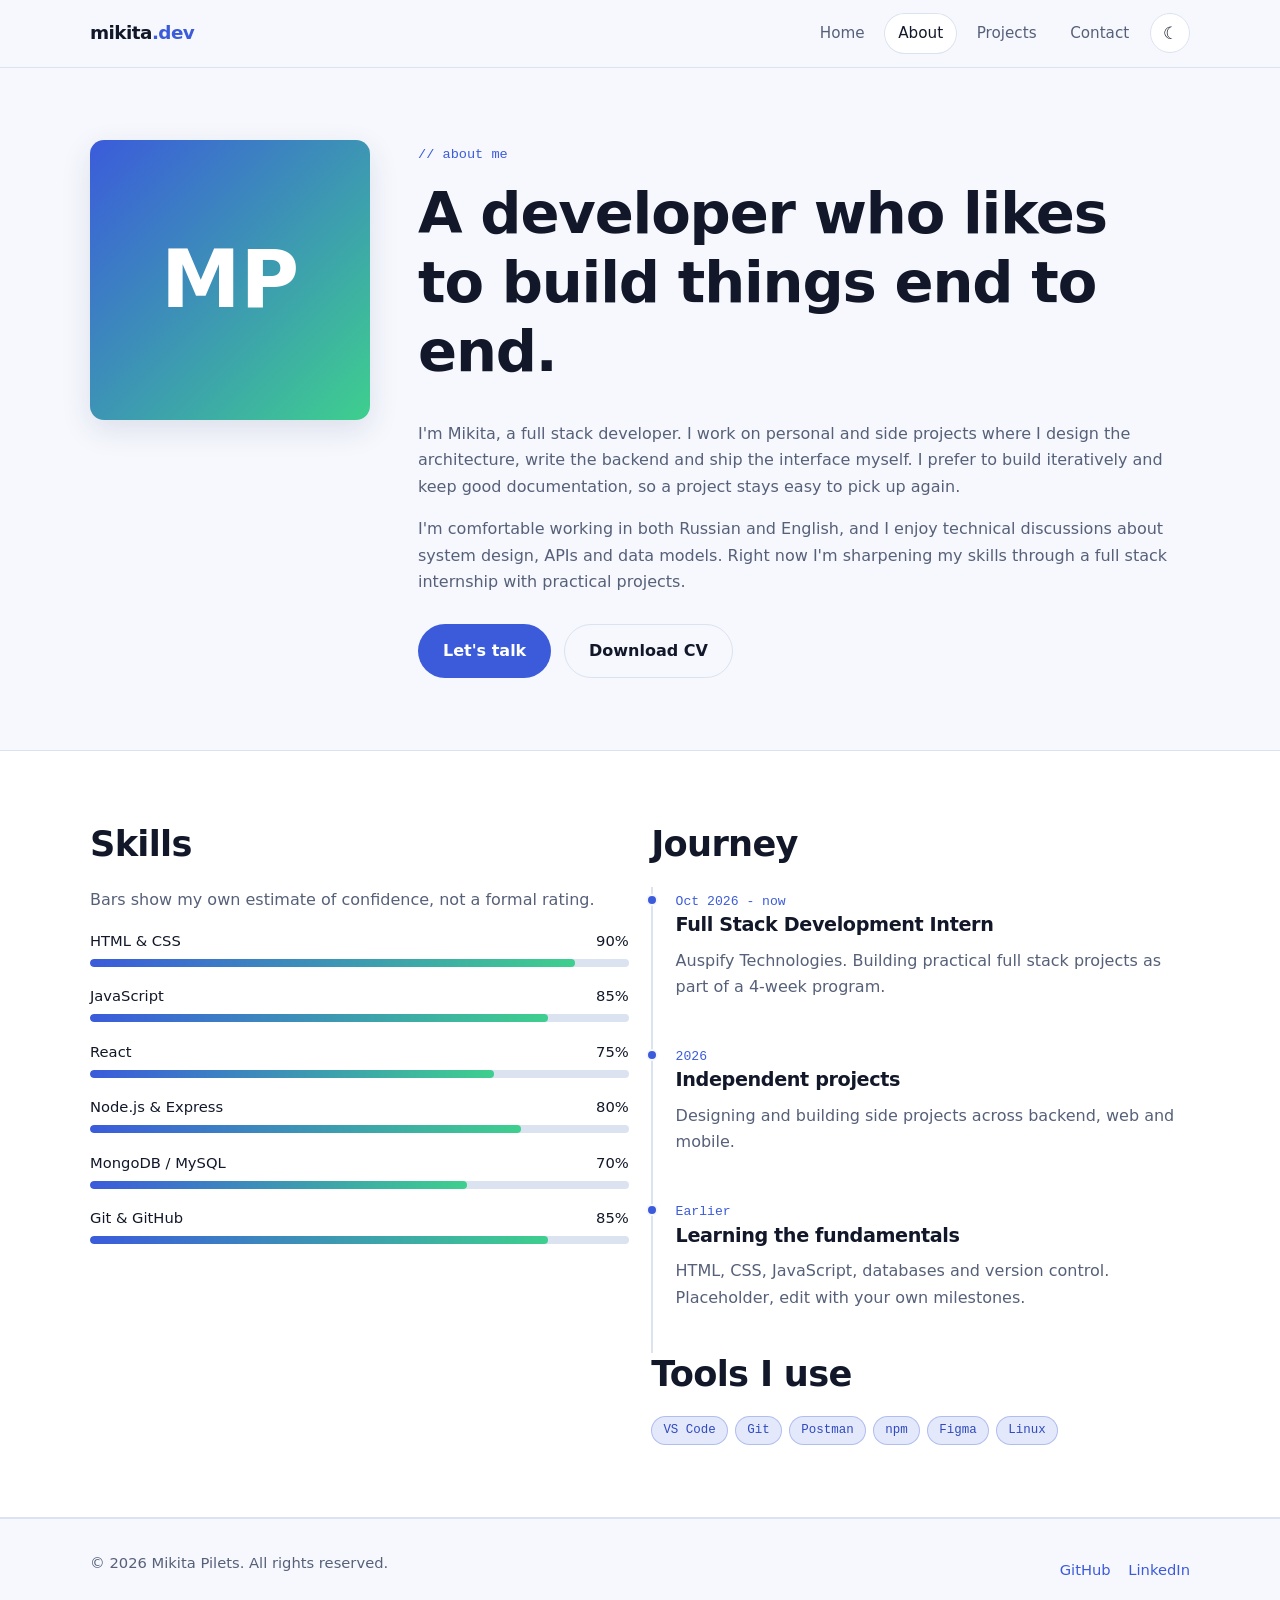
==== about.html @ 9023fb2d "feat: add portfolio website pages, styles and scripts" ====
<!DOCTYPE html>
<html lang="en" data-theme="dark">
<head>
  <meta charset="UTF-8">
  <meta name="viewport" content="width=device-width, initial-scale=1">
  <title>About | Mikita Pilets</title>
  <meta name="description" content="About Mikita Pilets: background, skills and experience as a full stack developer.">
  <meta name="theme-color" content="#0b0f1a">
  <link rel="icon" href="assets/favicon.svg" type="image/svg+xml">
  <link rel="stylesheet" href="css/style.css">
  <script>
    (function () {
      try {
        var saved = localStorage.getItem("theme");
        var light = window.matchMedia("(prefers-color-scheme: light)").matches;
        document.documentElement.setAttribute("data-theme", saved || (light ? "light" : "dark"));
      } catch (e) {}
    })();
  </script>
  <script src="js/main.js" defer></script>
</head>
<body>
  <a class="skip-link" href="#main">Skip to content</a>

  <header class="site-header">
    <div class="container site-header__inner">
      <a class="logo" href="index.html" aria-label="Home">mikita<span>.dev</span></a>
      <nav class="nav" aria-label="Main navigation">
        <ul class="nav__list" id="nav-list">
          <li><a class="nav__link" href="index.html">Home</a></li>
          <li><a class="nav__link" href="about.html" aria-current="page">About</a></li>
          <li><a class="nav__link" href="projects.html">Projects</a></li>
          <li><a class="nav__link" href="contact.html">Contact</a></li>
        </ul>
        <button class="icon-btn" id="theme-toggle" type="button" aria-label="Switch theme">&#9728;</button>
        <button class="icon-btn nav-toggle" id="nav-toggle" type="button" aria-expanded="false" aria-controls="nav-list" aria-label="Toggle menu">&#9776;</button>
      </nav>
    </div>
  </header>

  <main id="main">
    <section class="section">
      <div class="container about__grid">
        <div class="avatar reveal" role="img" aria-label="Initials MP">MP</div>

        <div class="reveal">
          <span class="eyebrow">// about me</span>
          <h1>A developer who likes to build things end to end.</h1>
          <p class="muted">
            I'm Mikita, a full stack developer. I work on personal and side
            projects where I design the architecture, write the backend and
            ship the interface myself. I prefer to build iteratively and keep
            good documentation, so a project stays easy to pick up again.
          </p>
          <p class="muted">
            I'm comfortable working in both Russian and English, and I enjoy
            technical discussions about system design, APIs and data models.
            Right now I'm sharpening my skills through a full stack internship
            with practical projects.
          </p>
          <div class="btn-row">
            <a class="btn btn--primary" href="contact.html">Let's talk</a>
            <a class="btn btn--ghost" href="assets/resume.pdf" download>Download CV</a>
          </div>
        </div>
      </div>
    </section>

    <section class="section section--alt">
      <div class="container grid grid--2">
        <div class="reveal">
          <h2>Skills</h2>
          <p class="muted">Bars show my own estimate of confidence, not a formal rating.</p>

          <div class="skill">
            <div class="skill__row"><span>HTML &amp; CSS</span><span>90%</span></div>
            <div class="skill__bar"><div class="skill__fill" data-level="90"></div></div>
          </div>
          <div class="skill">
            <div class="skill__row"><span>JavaScript</span><span>85%</span></div>
            <div class="skill__bar"><div class="skill__fill" data-level="85"></div></div>
          </div>
          <div class="skill">
            <div class="skill__row"><span>React</span><span>75%</span></div>
            <div class="skill__bar"><div class="skill__fill" data-level="75"></div></div>
          </div>
          <div class="skill">
            <div class="skill__row"><span>Node.js &amp; Express</span><span>80%</span></div>
            <div class="skill__bar"><div class="skill__fill" data-level="80"></div></div>
          </div>
          <div class="skill">
            <div class="skill__row"><span>MongoDB / MySQL</span><span>70%</span></div>
            <div class="skill__bar"><div class="skill__fill" data-level="70"></div></div>
          </div>
          <div class="skill">
            <div class="skill__row"><span>Git &amp; GitHub</span><span>85%</span></div>
            <div class="skill__bar"><div class="skill__fill" data-level="85"></div></div>
          </div>
        </div>

        <div class="reveal">
          <h2>Journey</h2>
          <ul class="timeline">
            <li>
              <time datetime="2026-10">Oct 2026 - now</time>
              <h3>Full Stack Development Intern</h3>
              <p class="muted">Auspify Technologies. Building practical full stack projects as part of a 4-week program.</p>
            </li>
            <li>
              <time datetime="2026">2026</time>
              <h3>Independent projects</h3>
              <p class="muted">Designing and building side projects across backend, web and mobile.</p>
            </li>
            <li>
              <time datetime="2025">Earlier</time>
              <h3>Learning the fundamentals</h3>
              <p class="muted">HTML, CSS, JavaScript, databases and version control. Placeholder, edit with your own milestones.</p>
            </li>
          </ul>

          <h2>Tools I use</h2>
          <ul class="tags">
            <li class="tag">VS Code</li>
            <li class="tag">Git</li>
            <li class="tag">Postman</li>
            <li class="tag">npm</li>
            <li class="tag">Figma</li>
            <li class="tag">Linux</li>
          </ul>
        </div>
      </div>
    </section>
  </main>

  <footer class="site-footer">
    <div class="container site-footer__inner">
      <p>&copy; <span id="year">2026</span> Mikita Pilets. All rights reserved.</p>
      <ul class="social">
        <li><a href="https://github.com/mykytapilec" target="_blank" rel="noopener noreferrer">GitHub</a></li>
        <li><a href="https://www.linkedin.com/in/YOUR_LINKEDIN/" target="_blank" rel="noopener noreferrer">LinkedIn</a></li>
      </ul>
    </div>
  </footer>
</body>
</html>
---- css/style.css ----
/* ==========================================================================
   Portfolio stylesheet
   Structure: tokens -> base -> layout -> components -> pages -> responsive
   ========================================================================== */

/* ---------- Design tokens ---------- */
:root {
  --bg: #0b0f1a;
  --bg-elevated: #121829;
  --bg-card: #161d31;
  --border: #243049;
  --text: #e6eaf5;
  --text-muted: #98a2bd;
  --accent: #6c8cff;
  --accent-strong: #8aa4ff;
  --accent-contrast: #0b0f1a;
  --success: #3ecf8e;
  --danger: #ff6b7a;
  --shadow: 0 10px 30px rgba(0, 0, 0, 0.35);

  --radius: 14px;
  --radius-sm: 8px;
  --container: 1100px;
  --header-h: 68px;
  --font: system-ui, -apple-system, "Segoe UI", Roboto, "Helvetica Neue", Arial, sans-serif;
  --font-mono: ui-monospace, SFMono-Regular, Menlo, Consolas, monospace;
}

:root[data-theme="light"] {
  --bg: #f6f8fd;
  --bg-elevated: #ffffff;
  --bg-card: #ffffff;
  --border: #dbe2f0;
  --text: #121829;
  --text-muted: #566079;
  --accent: #3b5bdb;
  --accent-strong: #2f4ac0;
  --accent-contrast: #ffffff;
  --shadow: 0 10px 30px rgba(30, 50, 100, 0.12);
}

/* ---------- Base ---------- */
*,
*::before,
*::after {
  box-sizing: border-box;
}

html {
  scroll-behavior: smooth;
  -webkit-text-size-adjust: 100%;
}

body {
  margin: 0;
  font-family: var(--font);
  background: var(--bg);
  color: var(--text);
  line-height: 1.65;
  min-height: 100vh;
  display: flex;
  flex-direction: column;
  transition: background 0.25s ease, color 0.25s ease;
}

main {
  flex: 1;
}

img,
svg {
  max-width: 100%;
  display: block;
}

a {
  color: var(--accent);
  text-decoration: none;
}

a:hover {
  color: var(--accent-strong);
}

h1,
h2,
h3 {
  line-height: 1.2;
  margin: 0 0 0.6em;
  letter-spacing: -0.02em;
}

h1 { font-size: clamp(2.2rem, 5vw, 3.6rem); }
h2 { font-size: clamp(1.6rem, 3.2vw, 2.2rem); }
h3 { font-size: 1.2rem; }

p { margin: 0 0 1em; }

:focus-visible {
  outline: 3px solid var(--accent);
  outline-offset: 3px;
  border-radius: 4px;
}

.skip-link {
  position: absolute;
  left: -999px;
  top: 8px;
  background: var(--accent);
  color: var(--accent-contrast);
  padding: 8px 14px;
  border-radius: var(--radius-sm);
  z-index: 200;
}

.skip-link:focus {
  left: 8px;
}

/* ---------- Layout ---------- */
.container {
  width: min(100% - 2rem, var(--container));
  margin-inline: auto;
}

.section {
  padding: 4.5rem 0;
}

.section--alt {
  background: var(--bg-elevated);
  border-block: 1px solid var(--border);
}

.section__head {
  max-width: 640px;
  margin-bottom: 2.5rem;
}

.eyebrow {
  display: inline-block;
  font-family: var(--font-mono);
  font-size: 0.85rem;
  color: var(--accent);
  margin-bottom: 0.8rem;
}

.muted {
  color: var(--text-muted);
}

/* ---------- Header / navigation ---------- */
.site-header {
  position: sticky;
  top: 0;
  z-index: 100;
  height: var(--header-h);
  background: color-mix(in srgb, var(--bg) 85%, transparent);
  backdrop-filter: blur(10px);
  border-bottom: 1px solid var(--border);
}

.site-header__inner {
  height: 100%;
  display: flex;
  align-items: center;
  justify-content: space-between;
  gap: 1rem;
}

.logo {
  font-weight: 800;
  font-size: 1.15rem;
  color: var(--text);
  letter-spacing: -0.03em;
}

.logo span {
  color: var(--accent);
}

.nav {
  display: flex;
  align-items: center;
  gap: 0.4rem;
}

.nav__list {
  display: flex;
  gap: 0.3rem;
  list-style: none;
  margin: 0;
  padding: 0;
}

.nav__link {
  display: block;
  padding: 0.5rem 0.9rem;
  border-radius: 999px;
  color: var(--text-muted);
  font-weight: 500;
  font-size: 0.95rem;
}

.nav__link:hover {
  color: var(--text);
  background: var(--bg-card);
}

.nav__link[aria-current="page"] {
  color: var(--text);
  background: var(--bg-card);
  box-shadow: inset 0 0 0 1px var(--border);
}

.icon-btn {
  display: inline-grid;
  place-items: center;
  width: 40px;
  height: 40px;
  border-radius: 50%;
  border: 1px solid var(--border);
  background: var(--bg-card);
  color: var(--text);
  cursor: pointer;
  font-size: 1.05rem;
  transition: transform 0.15s ease, border-color 0.15s ease;
}

.icon-btn:hover {
  border-color: var(--accent);
  transform: translateY(-1px);
}

.nav-toggle {
  display: none;
}

/* ---------- Buttons ---------- */
.btn {
  display: inline-flex;
  align-items: center;
  gap: 0.5rem;
  padding: 0.8rem 1.5rem;
  border-radius: 999px;
  border: 1px solid transparent;
  font: inherit;
  font-weight: 600;
  cursor: pointer;
  transition: transform 0.15s ease, background 0.15s ease, border-color 0.15s ease;
}

.btn:hover {
  transform: translateY(-2px);
}

.btn--primary {
  background: var(--accent);
  color: var(--accent-contrast);
}

.btn--primary:hover {
  background: var(--accent-strong);
  color: var(--accent-contrast);
}

.btn--ghost {
  background: transparent;
  color: var(--text);
  border-color: var(--border);
}

.btn--ghost:hover {
  border-color: var(--accent);
  color: var(--text);
}

.btn[disabled] {
  opacity: 0.6;
  cursor: not-allowed;
  transform: none;
}

.btn-row {
  display: flex;
  flex-wrap: wrap;
  gap: 0.8rem;
  margin-top: 1.8rem;
}

/* ---------- Hero ---------- */
.hero {
  padding: 6rem 0 5rem;
  position: relative;
  overflow: hidden;
}

.hero::before {
  content: "";
  position: absolute;
  inset: -20% -10% auto auto;
  width: 520px;
  height: 520px;
  background: radial-gradient(circle, color-mix(in srgb, var(--accent) 35%, transparent), transparent 65%);
  filter: blur(20px);
  z-index: -1;
}

.hero__grid {
  display: grid;
  grid-template-columns: 1.3fr 1fr;
  gap: 3rem;
  align-items: center;
}

.hero h1 .accent {
  color: var(--accent);
}

.hero__lead {
  font-size: 1.15rem;
  color: var(--text-muted);
  max-width: 540px;
}

.hero__card {
  background: var(--bg-card);
  border: 1px solid var(--border);
  border-radius: var(--radius);
  padding: 1.4rem;
  box-shadow: var(--shadow);
  font-family: var(--font-mono);
  font-size: 0.9rem;
}

.hero__card .dots {
  display: flex;
  gap: 6px;
  margin-bottom: 1rem;
}

.hero__card .dots i {
  width: 11px;
  height: 11px;
  border-radius: 50%;
  background: var(--border);
}

.hero__card pre {
  margin: 0;
  white-space: pre-wrap;
  color: var(--text-muted);
}

.hero__card .k { color: var(--accent); }
.hero__card .s { color: var(--success); }

/* ---------- Cards / grids ---------- */
.grid {
  display: grid;
  gap: 1.4rem;
}

.grid--3 { grid-template-columns: repeat(3, 1fr); }
.grid--2 { grid-template-columns: repeat(2, 1fr); }

.card {
  background: var(--bg-card);
  border: 1px solid var(--border);
  border-radius: var(--radius);
  padding: 1.5rem;
  transition: transform 0.2s ease, border-color 0.2s ease, box-shadow 0.2s ease;
}

.card:hover {
  transform: translateY(-4px);
  border-color: var(--accent);
  box-shadow: var(--shadow);
}

.card__icon {
  font-size: 1.6rem;
  margin-bottom: 0.8rem;
}

/* ---------- Tags ---------- */
.tags {
  display: flex;
  flex-wrap: wrap;
  gap: 0.45rem;
  list-style: none;
  padding: 0;
  margin: 0.8rem 0 0;
}

.tag {
  font-family: var(--font-mono);
  font-size: 0.78rem;
  padding: 0.2rem 0.7rem;
  border-radius: 999px;
  background: color-mix(in srgb, var(--accent) 14%, transparent);
  color: var(--accent-strong);
  border: 1px solid color-mix(in srgb, var(--accent) 30%, transparent);
}

/* ---------- Projects ---------- */
.filters {
  display: flex;
  flex-wrap: wrap;
  gap: 0.6rem;
  margin-bottom: 2rem;
}

.filter-btn {
  font: inherit;
  font-size: 0.9rem;
  padding: 0.45rem 1.1rem;
  border-radius: 999px;
  border: 1px solid var(--border);
  background: transparent;
  color: var(--text-muted);
  cursor: pointer;
}

.filter-btn:hover {
  color: var(--text);
  border-color: var(--accent);
}

.filter-btn.is-active {
  background: var(--accent);
  border-color: var(--accent);
  color: var(--accent-contrast);
}

.project {
  display: flex;
  flex-direction: column;
  padding: 0;
  overflow: hidden;
}

.project__thumb {
  aspect-ratio: 16 / 9;
  display: grid;
  place-items: center;
  font-size: 2.6rem;
  background: linear-gradient(135deg,
      color-mix(in srgb, var(--accent) 30%, var(--bg-card)),
      color-mix(in srgb, var(--success) 18%, var(--bg-card)));
  border-bottom: 1px solid var(--border);
}

.project__body {
  padding: 1.4rem;
  display: flex;
  flex-direction: column;
  flex: 1;
}

.project__links {
  display: flex;
  gap: 1rem;
  margin-top: auto;
  padding-top: 1.1rem;
  font-weight: 600;
  font-size: 0.92rem;
}

.project.is-hidden {
  display: none;
}

/* ---------- Skills ---------- */
.skill {
  margin-bottom: 1.1rem;
}

.skill__row {
  display: flex;
  justify-content: space-between;
  font-size: 0.92rem;
  margin-bottom: 0.35rem;
}

.skill__bar {
  height: 8px;
  border-radius: 999px;
  background: var(--border);
  overflow: hidden;
}

.skill__fill {
  height: 100%;
  width: 0;
  border-radius: inherit;
  background: linear-gradient(90deg, var(--accent), var(--success));
  transition: width 1s ease;
}

/* ---------- About ---------- */
.about__grid {
  display: grid;
  grid-template-columns: 280px 1fr;
  gap: 3rem;
  align-items: start;
}

.avatar {
  aspect-ratio: 1;
  border-radius: var(--radius);
  display: grid;
  place-items: center;
  font-size: 5rem;
  font-weight: 800;
  color: var(--accent-contrast);
  background: linear-gradient(135deg, var(--accent), var(--success));
  box-shadow: var(--shadow);
}

.timeline {
  list-style: none;
  margin: 0;
  padding: 0 0 0 1.4rem;
  border-left: 2px solid var(--border);
}

.timeline li {
  position: relative;
  padding-bottom: 1.6rem;
}

.timeline li::before {
  content: "";
  position: absolute;
  left: calc(-1.4rem - 7px);
  top: 0.45rem;
  width: 12px;
  height: 12px;
  border-radius: 50%;
  background: var(--accent);
  border: 2px solid var(--bg);
}

.timeline time {
  font-family: var(--font-mono);
  font-size: 0.82rem;
  color: var(--accent);
}

/* ---------- Contact form ---------- */
.contact__grid {
  display: grid;
  grid-template-columns: 1fr 1.3fr;
  gap: 3rem;
  align-items: start;
}

.contact-list {
  list-style: none;
  margin: 1.5rem 0 0;
  padding: 0;
  display: grid;
  gap: 0.9rem;
}

.form {
  background: var(--bg-card);
  border: 1px solid var(--border);
  border-radius: var(--radius);
  padding: 1.8rem;
}

.field {
  margin-bottom: 1.2rem;
}

.field label {
  display: block;
  font-weight: 600;
  font-size: 0.92rem;
  margin-bottom: 0.4rem;
}

.field input,
.field textarea {
  width: 100%;
  font: inherit;
  color: var(--text);
  background: var(--bg);
  border: 1px solid var(--border);
  border-radius: var(--radius-sm);
  padding: 0.75rem 0.9rem;
  transition: border-color 0.15s ease, box-shadow 0.15s ease;
}

.field textarea {
  min-height: 150px;
  resize: vertical;
}

.field input:focus,
.field textarea:focus {
  outline: none;
  border-color: var(--accent);
  box-shadow: 0 0 0 3px color-mix(in srgb, var(--accent) 25%, transparent);
}

.field.has-error input,
.field.has-error textarea {
  border-color: var(--danger);
}

.field__error {
  display: block;
  min-height: 1.2em;
  margin-top: 0.3rem;
  font-size: 0.82rem;
  color: var(--danger);
}

.hp-field {
  position: absolute;
  left: -9999px;
  height: 0;
  overflow: hidden;
}

.form__status {
  margin-top: 1rem;
  padding: 0.8rem 1rem;
  border-radius: var(--radius-sm);
  font-size: 0.92rem;
  display: none;
}

.form__status.is-visible { display: block; }

.form__status.is-success {
  background: color-mix(in srgb, var(--success) 15%, transparent);
  color: var(--success);
  border: 1px solid color-mix(in srgb, var(--success) 40%, transparent);
}

.form__status.is-error {
  background: color-mix(in srgb, var(--danger) 15%, transparent);
  color: var(--danger);
  border: 1px solid color-mix(in srgb, var(--danger) 40%, transparent);
}

/* ---------- Footer ---------- */
.site-footer {
  border-top: 1px solid var(--border);
  padding: 2rem 0;
  color: var(--text-muted);
  font-size: 0.92rem;
}

.site-footer__inner {
  display: flex;
  flex-wrap: wrap;
  gap: 1rem;
  justify-content: space-between;
  align-items: center;
}

.social {
  display: flex;
  gap: 1.1rem;
  list-style: none;
  margin: 0;
  padding: 0;
}

/* ---------- Scroll reveal ---------- */
.reveal {
  opacity: 0;
  transform: translateY(18px);
  transition: opacity 0.6s ease, transform 0.6s ease;
}

.reveal.is-visible {
  opacity: 1;
  transform: none;
}

/* ---------- Responsive ---------- */
@media (max-width: 900px) {
  .grid--3 { grid-template-columns: repeat(2, 1fr); }
  .hero__grid,
  .about__grid,
  .contact__grid { grid-template-columns: 1fr; }
  .avatar { max-width: 200px; font-size: 4rem; }
}

@media (max-width: 720px) {
  .nav-toggle { display: inline-grid; }

  .nav__list {
    position: absolute;
    top: var(--header-h);
    left: 0;
    right: 0;
    flex-direction: column;
    gap: 0;
    padding: 0.6rem 1rem 1rem;
    background: var(--bg-elevated);
    border-bottom: 1px solid var(--border);
    display: none;
  }

  .nav__list.is-open { display: flex; }
  .nav__link { padding: 0.8rem 1rem; border-radius: var(--radius-sm); }

  .grid--3,
  .grid--2 { grid-template-columns: 1fr; }

  .section { padding: 3.2rem 0; }
  .hero { padding: 3.5rem 0 3rem; }
}

@media (prefers-reduced-motion: reduce) {
  *,
  *::before,
  *::after {
    animation: none !important;
    transition: none !important;
    scroll-behavior: auto !important;
  }

  .reveal { opacity: 1; transform: none; }
}
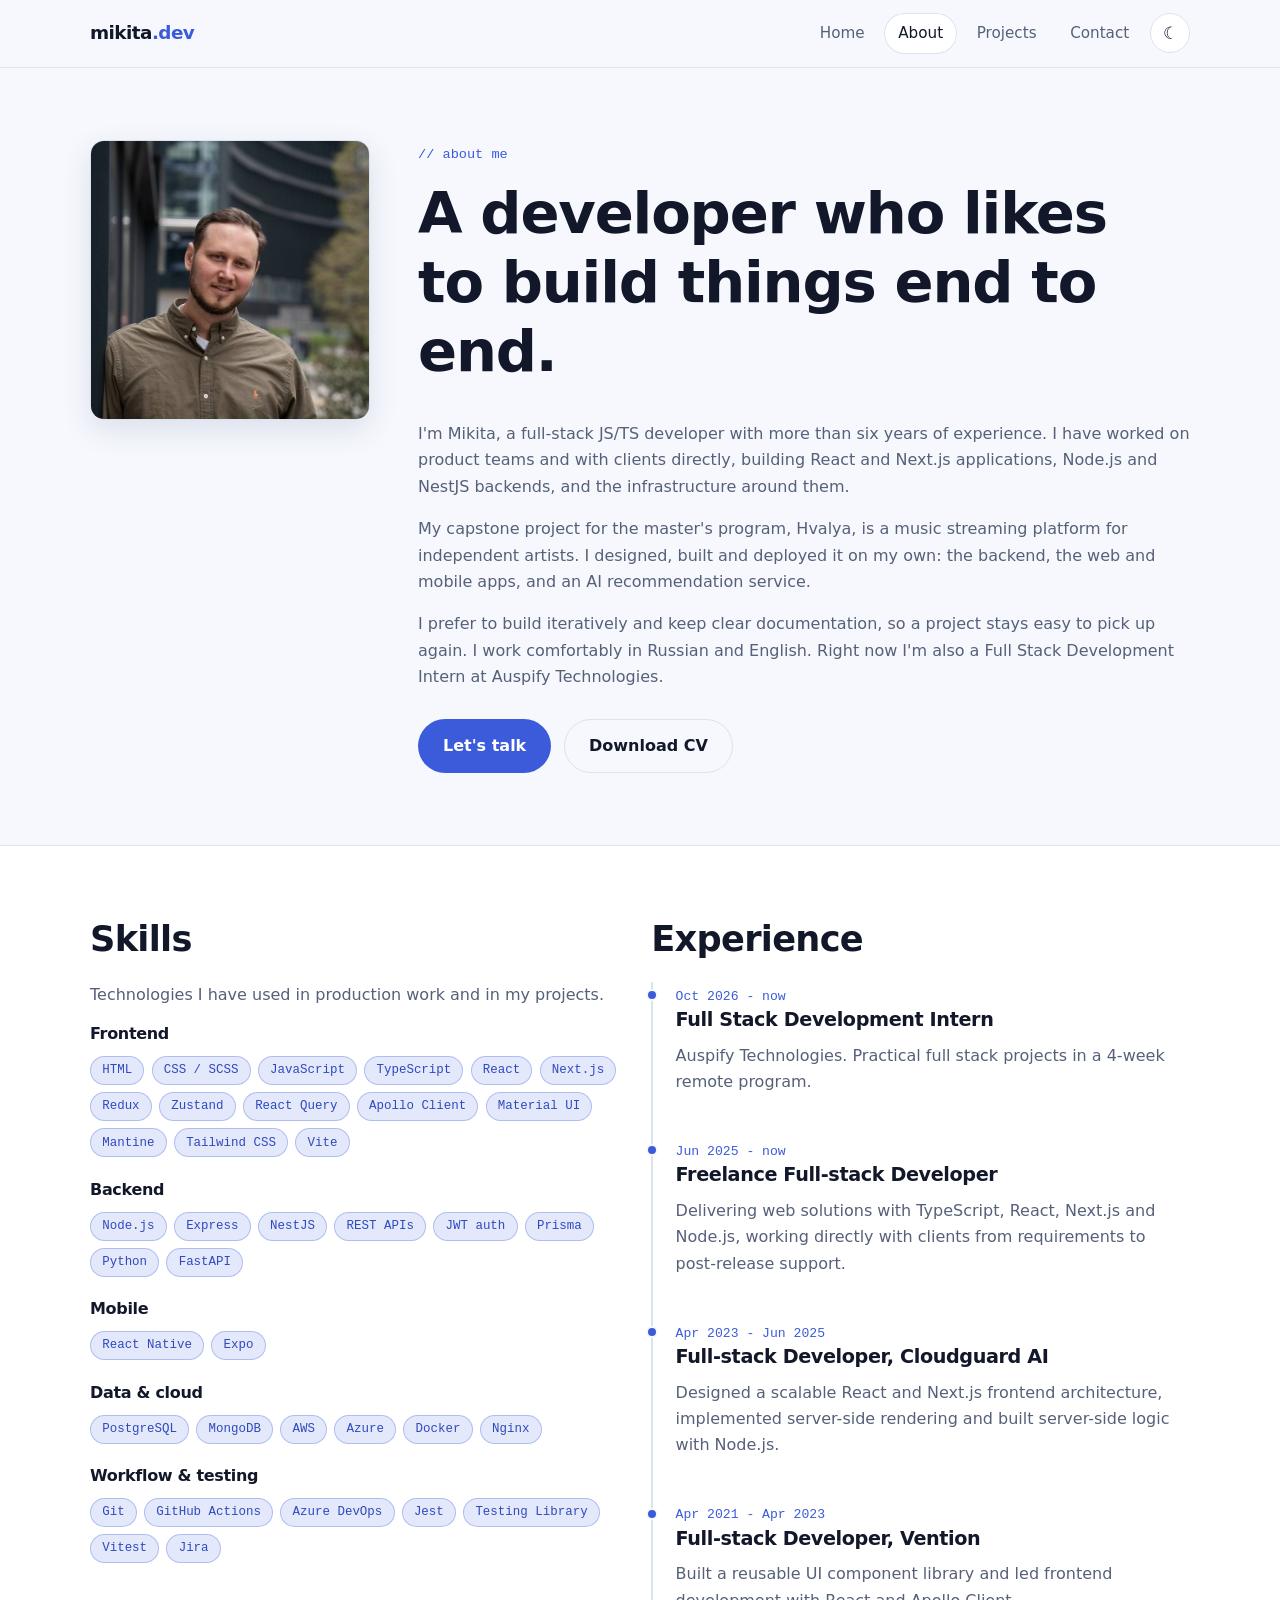
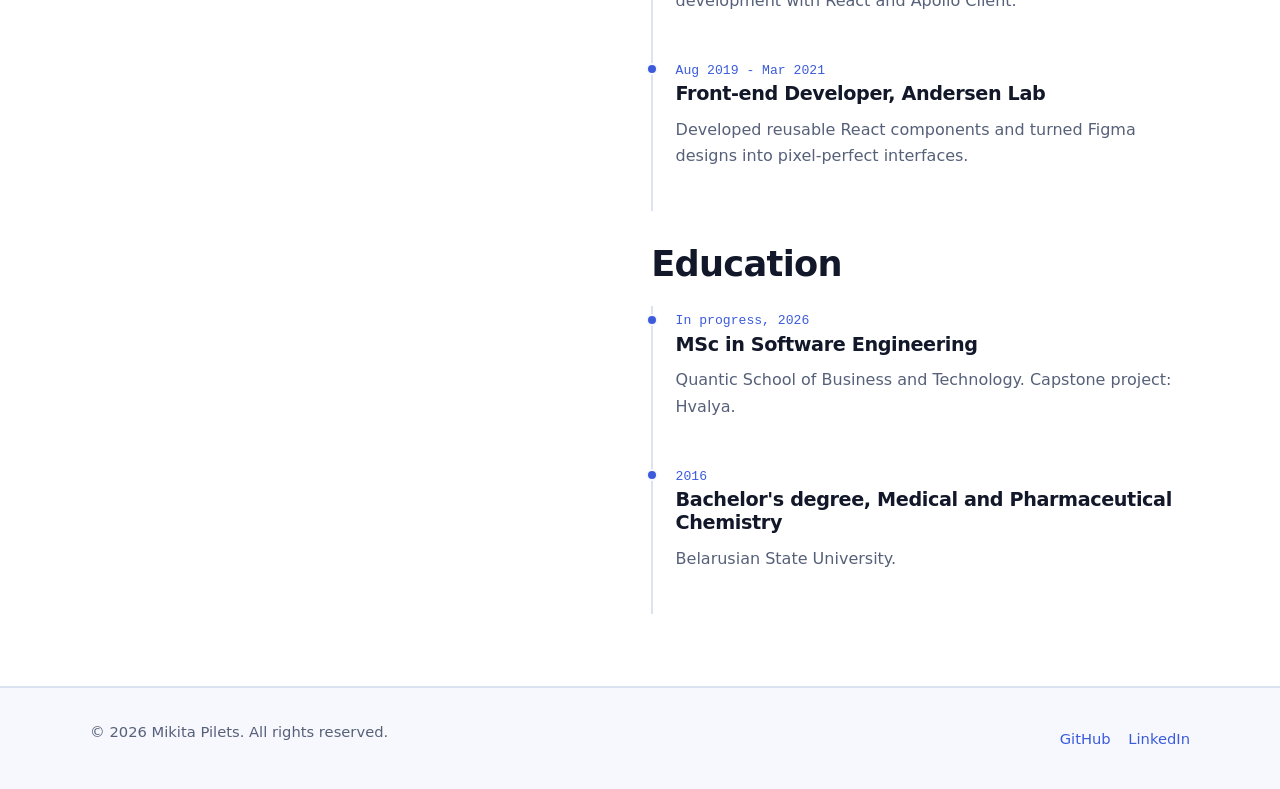
==== commit e091cea3: "feat: add photo, CV and real work experience" ====
--- a/about.html
+++ b/about.html
@@ -4,7 +4,7 @@
   <meta charset="UTF-8">
   <meta name="viewport" content="width=device-width, initial-scale=1">
   <title>About | Mikita Pilets</title>
-  <meta name="description" content="About Mikita Pilets: background, skills and experience as a full stack developer.">
+  <meta name="description" content="About Mikita Pilets: full-stack JS/TS developer with 6+ years of experience, skills and career path.">
   <meta name="theme-color" content="#0b0f1a">
   <link rel="icon" href="assets/favicon.svg" type="image/svg+xml">
   <link rel="stylesheet" href="css/style.css">
@@ -41,26 +41,32 @@
   <main id="main">
     <section class="section">
       <div class="container about__grid">
-        <div class="avatar reveal" role="img" aria-label="Initials MP">MP</div>
+        <img class="avatar-photo reveal" src="assets/images/mikita.jpg" alt="Portrait of Mikita Pilets" width="640" height="960">
 
         <div class="reveal">
           <span class="eyebrow">// about me</span>
           <h1>A developer who likes to build things end to end.</h1>
           <p class="muted">
-            I'm Mikita, a full stack developer. I work on personal and side
-            projects where I design the architecture, write the backend and
-            ship the interface myself. I prefer to build iteratively and keep
-            good documentation, so a project stays easy to pick up again.
+            I'm Mikita, a full-stack JS/TS developer with more than six years of
+            experience. I have worked on product teams and with clients directly,
+            building React and Next.js applications, Node.js and NestJS backends,
+            and the infrastructure around them.
           </p>
           <p class="muted">
-            I'm comfortable working in both Russian and English, and I enjoy
-            technical discussions about system design, APIs and data models.
-            Right now I'm sharpening my skills through a full stack internship
-            with practical projects.
+            My capstone project for the master's program, Hvalya, is a music
+            streaming platform for independent artists. I designed, built and
+            deployed it on my own: the backend, the web and mobile apps, and an AI
+            recommendation service.
+          </p>
+          <p class="muted">
+            I prefer to build iteratively and keep clear documentation, so a
+            project stays easy to pick up again. I work comfortably in Russian and
+            English. Right now I'm also a Full Stack Development Intern at
+            Auspify Technologies.
           </p>
           <div class="btn-row">
             <a class="btn btn--primary" href="contact.html">Let's talk</a>
-            <a class="btn btn--ghost" href="assets/resume.pdf" download>Download CV</a>
+            <a class="btn btn--ghost" href="assets/Mikita_Pilets_CV.pdf" download>Download CV</a>
           </div>
         </div>
       </div>
@@ -70,62 +76,95 @@
       <div class="container grid grid--2">
         <div class="reveal">
           <h2>Skills</h2>
-          <p class="muted">Bars show my own estimate of confidence, not a formal rating.</p>
+          <p class="muted">Technologies I have used in production work and in my projects.</p>
 
-          <div class="skill">
-            <div class="skill__row"><span>HTML &amp; CSS</span><span>90%</span></div>
-            <div class="skill__bar"><div class="skill__fill" data-level="90"></div></div>
+          <div class="skill-group">
+            <h3>Frontend</h3>
+            <ul class="tags">
+              <li class="tag">HTML</li><li class="tag">CSS / SCSS</li><li class="tag">JavaScript</li>
+              <li class="tag">TypeScript</li><li class="tag">React</li><li class="tag">Next.js</li>
+              <li class="tag">Redux</li><li class="tag">Zustand</li><li class="tag">React Query</li>
+              <li class="tag">Apollo Client</li><li class="tag">Material UI</li><li class="tag">Mantine</li>
+              <li class="tag">Tailwind CSS</li><li class="tag">Vite</li>
+            </ul>
           </div>
-          <div class="skill">
-            <div class="skill__row"><span>JavaScript</span><span>85%</span></div>
-            <div class="skill__bar"><div class="skill__fill" data-level="85"></div></div>
+
+          <div class="skill-group">
+            <h3>Backend</h3>
+            <ul class="tags">
+              <li class="tag">Node.js</li><li class="tag">Express</li><li class="tag">NestJS</li>
+              <li class="tag">REST APIs</li><li class="tag">JWT auth</li><li class="tag">Prisma</li>
+              <li class="tag">Python</li><li class="tag">FastAPI</li>
+            </ul>
           </div>
-          <div class="skill">
-            <div class="skill__row"><span>React</span><span>75%</span></div>
-            <div class="skill__bar"><div class="skill__fill" data-level="75"></div></div>
+
+          <div class="skill-group">
+            <h3>Mobile</h3>
+            <ul class="tags">
+              <li class="tag">React Native</li><li class="tag">Expo</li>
+            </ul>
           </div>
-          <div class="skill">
-            <div class="skill__row"><span>Node.js &amp; Express</span><span>80%</span></div>
-            <div class="skill__bar"><div class="skill__fill" data-level="80"></div></div>
+
+          <div class="skill-group">
+            <h3>Data &amp; cloud</h3>
+            <ul class="tags">
+              <li class="tag">PostgreSQL</li><li class="tag">MongoDB</li><li class="tag">AWS</li>
+              <li class="tag">Azure</li><li class="tag">Docker</li><li class="tag">Nginx</li>
+            </ul>
           </div>
-          <div class="skill">
-            <div class="skill__row"><span>MongoDB / MySQL</span><span>70%</span></div>
-            <div class="skill__bar"><div class="skill__fill" data-level="70"></div></div>
-          </div>
-          <div class="skill">
-            <div class="skill__row"><span>Git &amp; GitHub</span><span>85%</span></div>
-            <div class="skill__bar"><div class="skill__fill" data-level="85"></div></div>
+
+          <div class="skill-group">
+            <h3>Workflow &amp; testing</h3>
+            <ul class="tags">
+              <li class="tag">Git</li><li class="tag">GitHub Actions</li><li class="tag">Azure DevOps</li>
+              <li class="tag">Jest</li><li class="tag">Testing Library</li><li class="tag">Vitest</li>
+              <li class="tag">Jira</li>
+            </ul>
           </div>
         </div>
 
         <div class="reveal">
-          <h2>Journey</h2>
+          <h2>Experience</h2>
           <ul class="timeline">
             <li>
               <time datetime="2026-10">Oct 2026 - now</time>
               <h3>Full Stack Development Intern</h3>
-              <p class="muted">Auspify Technologies. Building practical full stack projects as part of a 4-week program.</p>
+              <p class="muted">Auspify Technologies. Practical full stack projects in a 4-week remote program.</p>
             </li>
             <li>
-              <time datetime="2026">2026</time>
-              <h3>Independent projects</h3>
-              <p class="muted">Designing and building side projects across backend, web and mobile.</p>
+              <time datetime="2025-06">Jun 2025 - now</time>
+              <h3>Freelance Full-stack Developer</h3>
+              <p class="muted">Delivering web solutions with TypeScript, React, Next.js and Node.js, working directly with clients from requirements to post-release support.</p>
             </li>
             <li>
-              <time datetime="2025">Earlier</time>
-              <h3>Learning the fundamentals</h3>
-              <p class="muted">HTML, CSS, JavaScript, databases and version control. Placeholder, edit with your own milestones.</p>
+              <time datetime="2023-04">Apr 2023 - Jun 2025</time>
+              <h3>Full-stack Developer, Cloudguard AI</h3>
+              <p class="muted">Designed a scalable React and Next.js frontend architecture, implemented server-side rendering and built server-side logic with Node.js.</p>
+            </li>
+            <li>
+              <time datetime="2021-04">Apr 2021 - Apr 2023</time>
+              <h3>Full-stack Developer, Vention</h3>
+              <p class="muted">Built a reusable UI component library and led frontend development with React and Apollo Client.</p>
+            </li>
+            <li>
+              <time datetime="2019-08">Aug 2019 - Mar 2021</time>
+              <h3>Front-end Developer, Andersen Lab</h3>
+              <p class="muted">Developed reusable React components and turned Figma designs into pixel-perfect interfaces.</p>
             </li>
           </ul>
 
-          <h2>Tools I use</h2>
-          <ul class="tags">
-            <li class="tag">VS Code</li>
-            <li class="tag">Git</li>
-            <li class="tag">Postman</li>
-            <li class="tag">npm</li>
-            <li class="tag">Figma</li>
-            <li class="tag">Linux</li>
+          <h2>Education</h2>
+          <ul class="timeline">
+            <li>
+              <time datetime="2026">In progress, 2026</time>
+              <h3>MSc in Software Engineering</h3>
+              <p class="muted">Quantic School of Business and Technology. Capstone project: Hvalya.</p>
+            </li>
+            <li>
+              <time datetime="2016">2016</time>
+              <h3>Bachelor's degree, Medical and Pharmaceutical Chemistry</h3>
+              <p class="muted">Belarusian State University.</p>
+            </li>
           </ul>
         </div>
       </div>
@@ -137,7 +176,7 @@
       <p>&copy; <span id="year">2026</span> Mikita Pilets. All rights reserved.</p>
       <ul class="social">
         <li><a href="https://github.com/mykytapilec" target="_blank" rel="noopener noreferrer">GitHub</a></li>
-        <li><a href="https://www.linkedin.com/in/YOUR_LINKEDIN/" target="_blank" rel="noopener noreferrer">LinkedIn</a></li>
+        <li><a href="https://www.linkedin.com/in/mikitapilets/" target="_blank" rel="noopener noreferrer">LinkedIn</a></li>
       </ul>
     </div>
   </footer>
--- a/css/style.css
+++ b/css/style.css
@@ -460,7 +460,8 @@
 
 .project__links {
   display: flex;
-  gap: 1rem;
+  flex-wrap: wrap;
+  gap: 0.4rem 1rem;
   margin-top: auto;
   padding-top: 1.1rem;
   font-weight: 600;
@@ -518,6 +519,22 @@
   box-shadow: var(--shadow);
 }
 
+.avatar-photo {
+  width: 100%;
+  height: auto;
+  aspect-ratio: 1;
+  object-fit: cover;
+  object-position: 50% 22%;
+  border-radius: var(--radius);
+  border: 1px solid var(--border);
+  box-shadow: var(--shadow);
+}
+
+
+.timeline + h2 {
+  margin-top: 2rem;
+}
+
 .timeline {
   list-style: none;
   margin: 0;
@@ -542,10 +559,21 @@
   border: 2px solid var(--bg);
 }
 
-.timeline time {
+.timeline time,
+.timeline__label {
   font-family: var(--font-mono);
   font-size: 0.82rem;
   color: var(--accent);
+}
+
+/* ---------- Skill groups ---------- */
+.skill-group {
+  margin-bottom: 1.4rem;
+}
+
+.skill-group h3 {
+  font-size: 1rem;
+  margin-bottom: 0.2rem;
 }
 
 /* ---------- Contact form ---------- */
@@ -691,6 +719,7 @@
   .about__grid,
   .contact__grid { grid-template-columns: 1fr; }
   .avatar { max-width: 200px; font-size: 4rem; }
+  .avatar-photo { max-width: 260px; }
 }
 
 @media (max-width: 720px) {
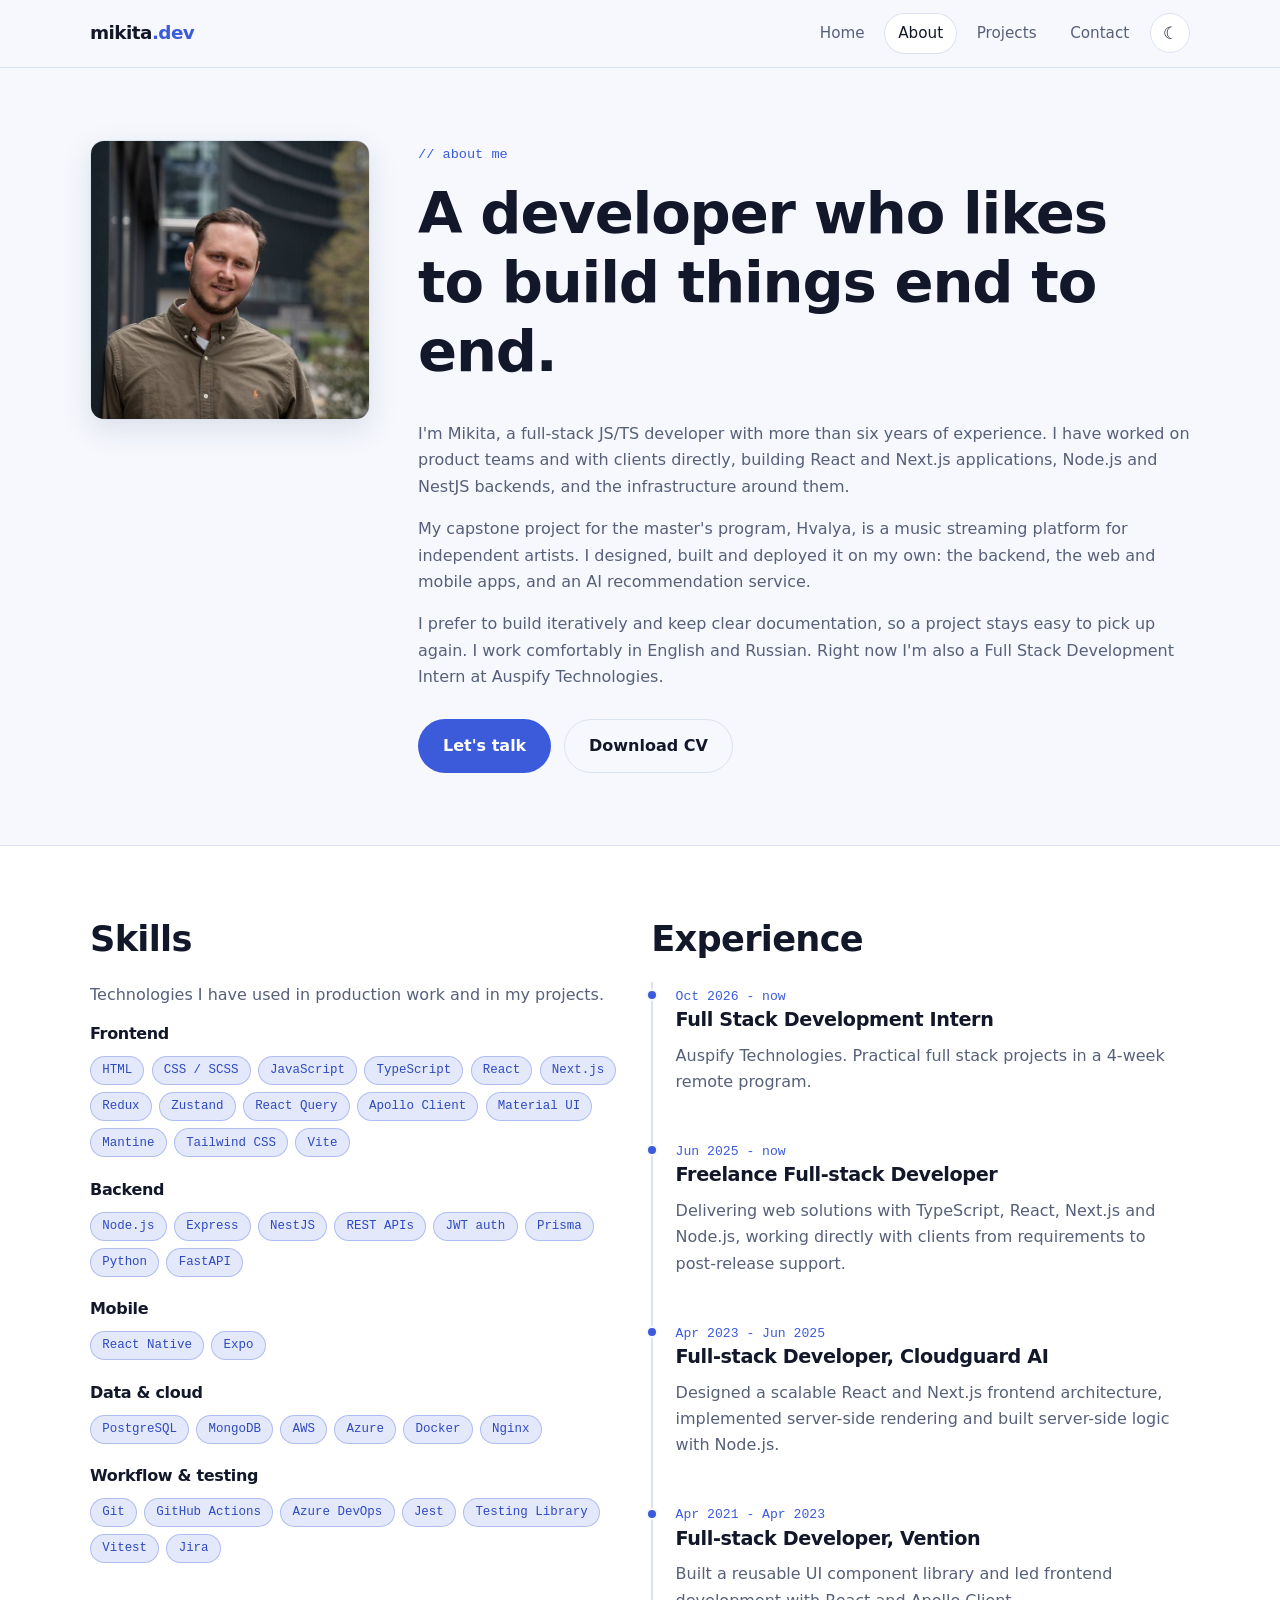
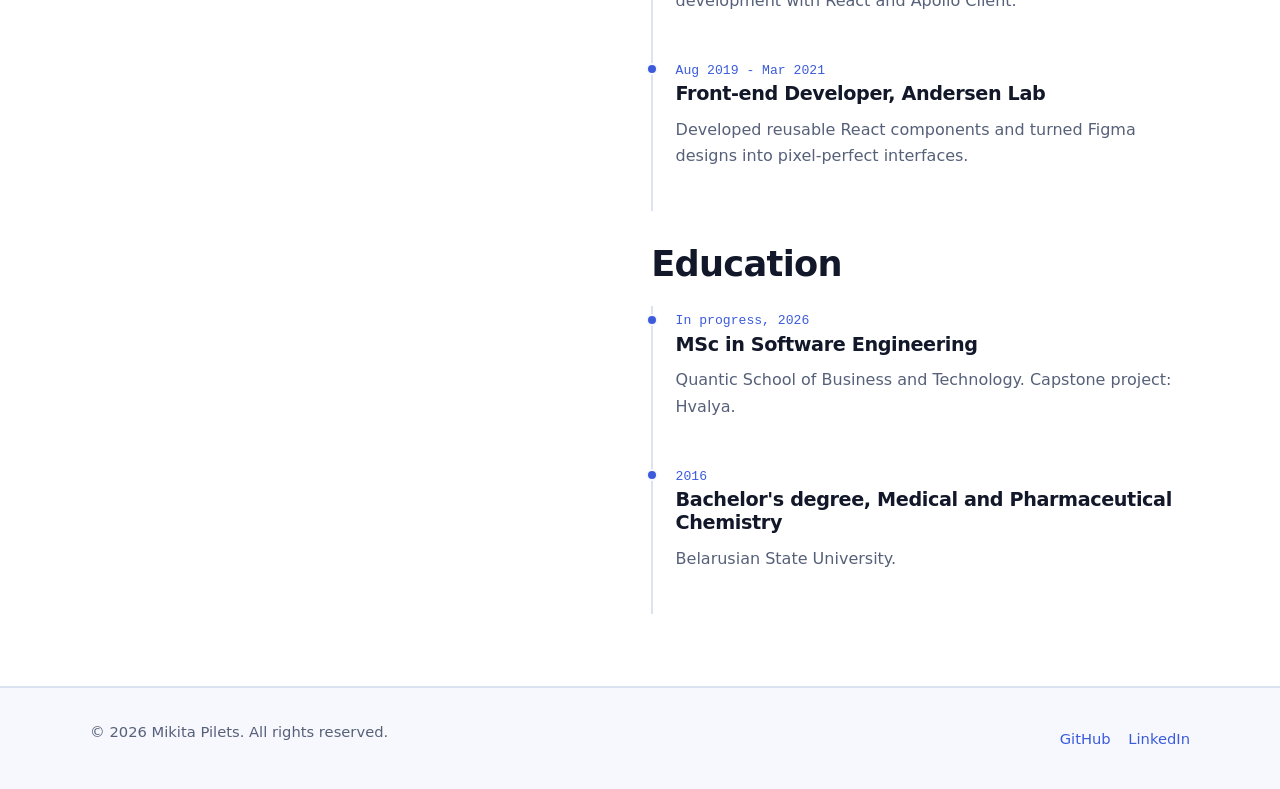
==== commit 688adcff: "fix: update about me section on the about page" ====
--- a/about.html
+++ b/about.html
@@ -60,8 +60,8 @@
           </p>
           <p class="muted">
             I prefer to build iteratively and keep clear documentation, so a
-            project stays easy to pick up again. I work comfortably in Russian and
-            English. Right now I'm also a Full Stack Development Intern at
+            project stays easy to pick up again. I work comfortably in English and
+            Russian. Right now I'm also a Full Stack Development Intern at
             Auspify Technologies.
           </p>
           <div class="btn-row">
--- a/css/style.css
+++ b/css/style.css
@@ -451,6 +451,10 @@
   border-bottom: 1px solid var(--border);
 }
 
+.grid--2 .project__thumb {
+  aspect-ratio: 21 / 7;
+}
+
 .project__body {
   padding: 1.4rem;
   display: flex;
@@ -466,6 +470,82 @@
   padding-top: 1.1rem;
   font-weight: 600;
   font-size: 0.92rem;
+}
+
+/* Whole card is clickable: the title link is stretched over the card.
+   Interactive children (the demo button) sit above it with a higher z-index. */
+.project {
+  position: relative;
+  cursor: pointer;
+}
+
+.project__title-link {
+  color: inherit;
+}
+
+.project__title-link::after {
+  content: "";
+  position: absolute;
+  inset: 0;
+  z-index: 1;
+  border-radius: var(--radius);
+}
+
+.project__title-link:hover {
+  color: var(--accent-strong);
+}
+
+.project__title-link:focus-visible {
+  outline: none;
+}
+
+.project__title-link:focus-visible::after {
+  outline: 3px solid var(--accent);
+  outline-offset: 3px;
+}
+
+.project__footer {
+  display: flex;
+  align-items: center;
+  justify-content: space-between;
+  flex-wrap: wrap;
+  gap: 0.6rem 1rem;
+  margin-top: auto;
+  padding-top: 1.1rem;
+}
+
+.project__cta {
+  font-size: 0.92rem;
+  font-weight: 600;
+  color: var(--accent);
+  transition: transform 0.15s ease;
+}
+
+.project:hover .project__cta {
+  transform: translateX(3px);
+}
+
+.project__demo {
+  position: relative;
+  z-index: 2;
+  cursor: pointer;
+}
+
+.btn--sm {
+  padding: 0.45rem 1.1rem;
+  font-size: 0.88rem;
+}
+
+.sr-only {
+  position: absolute;
+  width: 1px;
+  height: 1px;
+  margin: -1px;
+  padding: 0;
+  overflow: hidden;
+  clip: rect(0, 0, 0, 0);
+  white-space: nowrap;
+  border: 0;
 }
 
 .project.is-hidden {
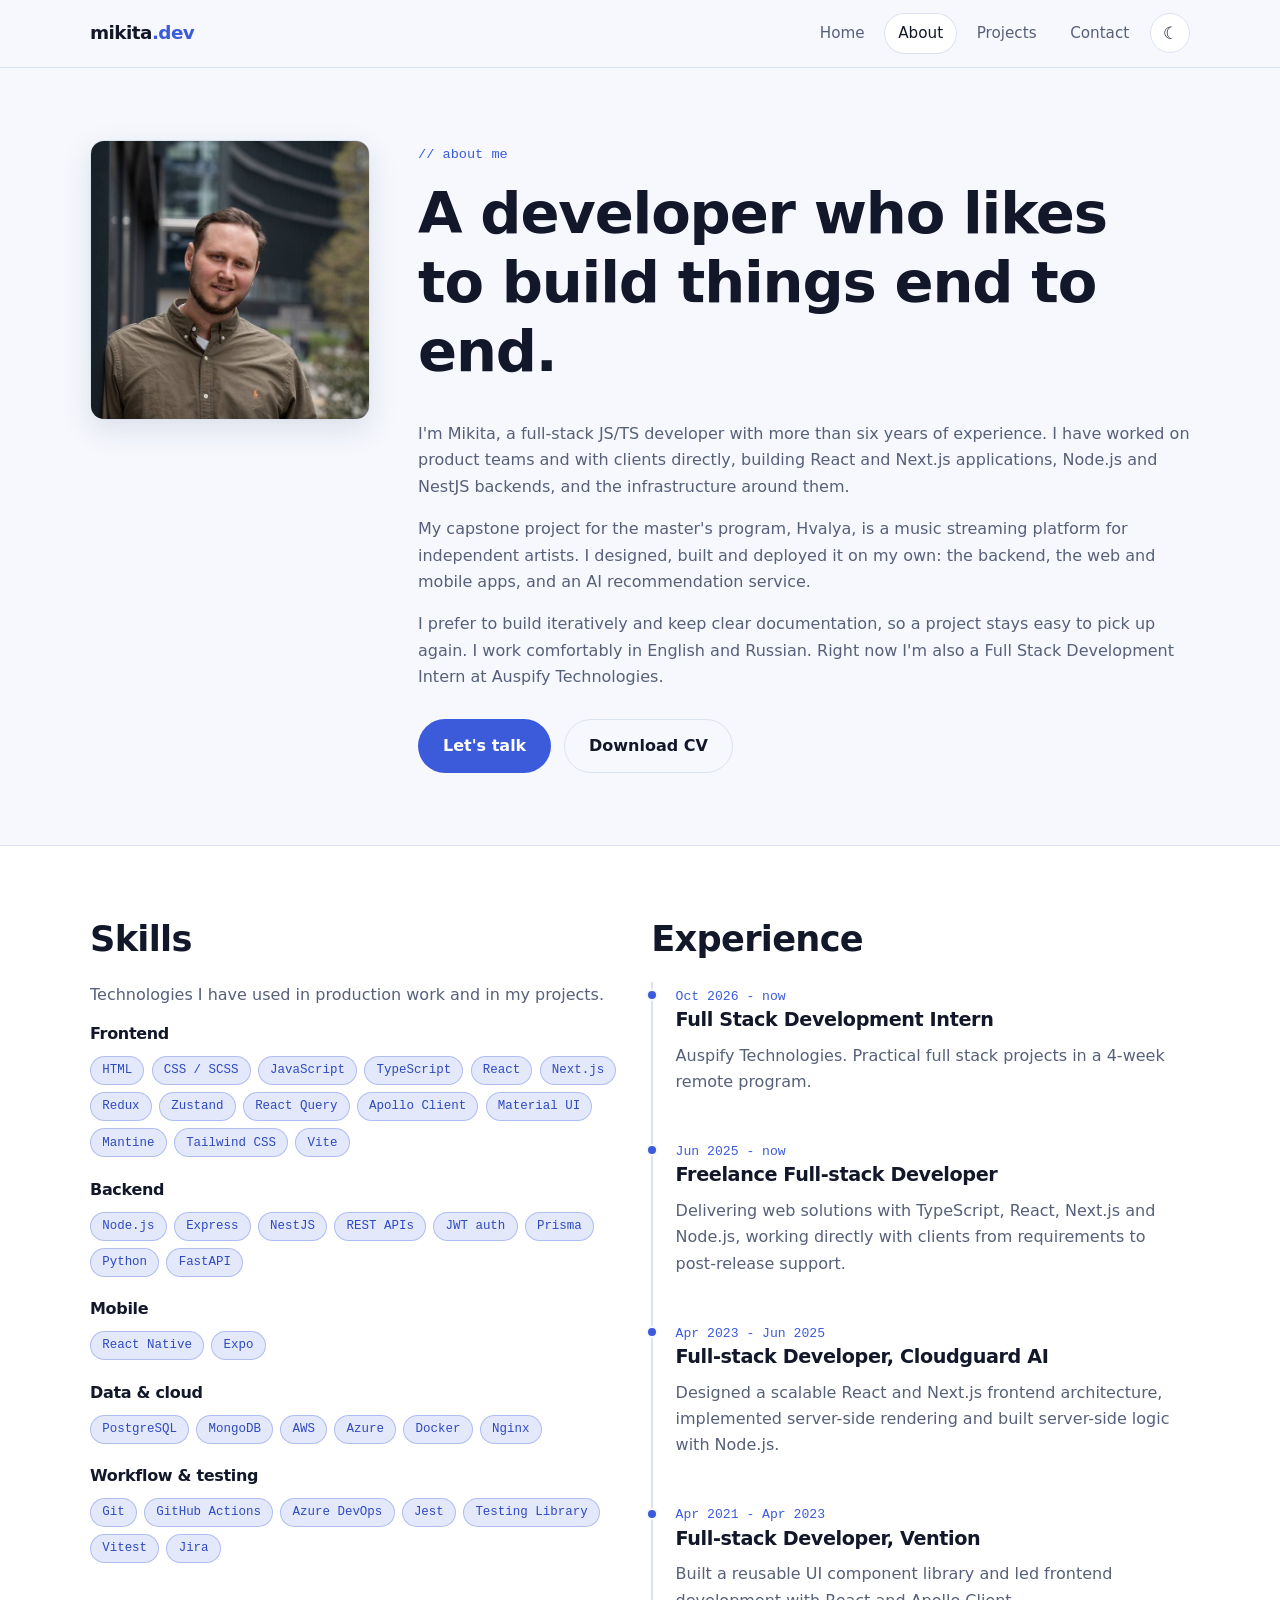
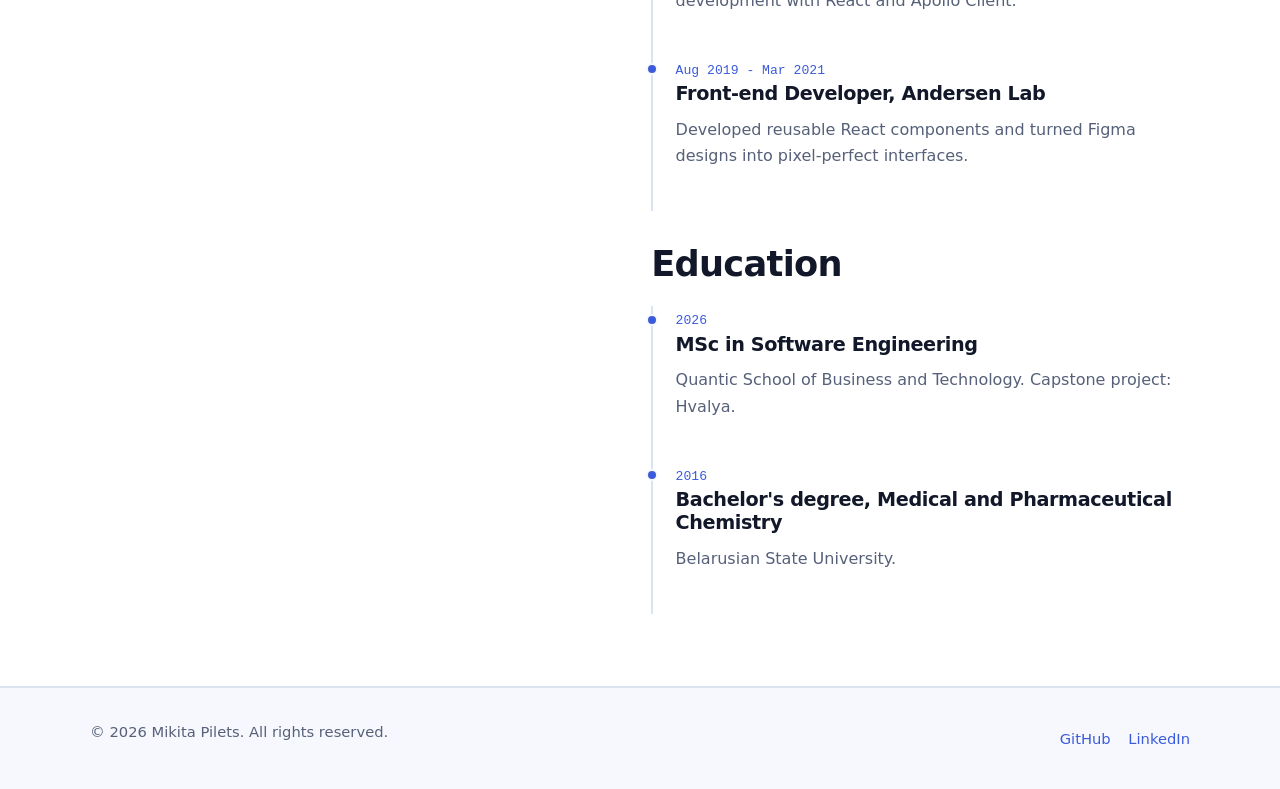
==== commit f7de7137: "fix: update CV and education after completing master's degree Co-Authored-By: Claude Sonnet 5.5 <nor" ====
--- a/about.html
+++ b/about.html
@@ -156,7 +156,7 @@
           <h2>Education</h2>
           <ul class="timeline">
             <li>
-              <time datetime="2026">In progress, 2026</time>
+              <time datetime="2026">2026</time>
               <h3>MSc in Software Engineering</h3>
               <p class="muted">Quantic School of Business and Technology. Capstone project: Hvalya.</p>
             </li>
--- a/css/style.css
+++ b/css/style.css
@@ -404,35 +404,6 @@
 }
 
 /* ---------- Projects ---------- */
-.filters {
-  display: flex;
-  flex-wrap: wrap;
-  gap: 0.6rem;
-  margin-bottom: 2rem;
-}
-
-.filter-btn {
-  font: inherit;
-  font-size: 0.9rem;
-  padding: 0.45rem 1.1rem;
-  border-radius: 999px;
-  border: 1px solid var(--border);
-  background: transparent;
-  color: var(--text-muted);
-  cursor: pointer;
-}
-
-.filter-btn:hover {
-  color: var(--text);
-  border-color: var(--accent);
-}
-
-.filter-btn.is-active {
-  background: var(--accent);
-  border-color: var(--accent);
-  color: var(--accent-contrast);
-}
-
 .project {
   display: flex;
   flex-direction: column;
@@ -462,16 +433,6 @@
   flex: 1;
 }
 
-.project__links {
-  display: flex;
-  flex-wrap: wrap;
-  gap: 0.4rem 1rem;
-  margin-top: auto;
-  padding-top: 1.1rem;
-  font-weight: 600;
-  font-size: 0.92rem;
-}
-
 /* Whole card is clickable: the title link is stretched over the card.
    Interactive children (the demo button) sit above it with a higher z-index. */
 .project {
@@ -504,14 +465,20 @@
   outline-offset: 3px;
 }
 
+/* Tags and footer are pinned to the bottom, so cards in one row line up */
+.project__body .tags {
+  margin-top: auto;
+  padding-top: 0.8rem;
+}
+
 .project__footer {
   display: flex;
   align-items: center;
   justify-content: space-between;
   flex-wrap: wrap;
   gap: 0.6rem 1rem;
-  margin-top: auto;
-  padding-top: 1.1rem;
+  min-height: 2.4rem;
+  margin-top: 1.1rem;
 }
 
 .project__cta {
@@ -548,55 +515,12 @@
   border: 0;
 }
 
-.project.is-hidden {
-  display: none;
-}
-
-/* ---------- Skills ---------- */
-.skill {
-  margin-bottom: 1.1rem;
-}
-
-.skill__row {
-  display: flex;
-  justify-content: space-between;
-  font-size: 0.92rem;
-  margin-bottom: 0.35rem;
-}
-
-.skill__bar {
-  height: 8px;
-  border-radius: 999px;
-  background: var(--border);
-  overflow: hidden;
-}
-
-.skill__fill {
-  height: 100%;
-  width: 0;
-  border-radius: inherit;
-  background: linear-gradient(90deg, var(--accent), var(--success));
-  transition: width 1s ease;
-}
-
 /* ---------- About ---------- */
 .about__grid {
   display: grid;
   grid-template-columns: 280px 1fr;
   gap: 3rem;
   align-items: start;
-}
-
-.avatar {
-  aspect-ratio: 1;
-  border-radius: var(--radius);
-  display: grid;
-  place-items: center;
-  font-size: 5rem;
-  font-weight: 800;
-  color: var(--accent-contrast);
-  background: linear-gradient(135deg, var(--accent), var(--success));
-  box-shadow: var(--shadow);
 }
 
 .avatar-photo {
@@ -609,7 +533,6 @@
   border: 1px solid var(--border);
   box-shadow: var(--shadow);
 }
-
 
 .timeline + h2 {
   margin-top: 2rem;
@@ -639,8 +562,7 @@
   border: 2px solid var(--bg);
 }
 
-.timeline time,
-.timeline__label {
+.timeline time {
   font-family: var(--font-mono);
   font-size: 0.82rem;
   color: var(--accent);
@@ -798,7 +720,6 @@
   .hero__grid,
   .about__grid,
   .contact__grid { grid-template-columns: 1fr; }
-  .avatar { max-width: 200px; font-size: 4rem; }
   .avatar-photo { max-width: 260px; }
 }
 
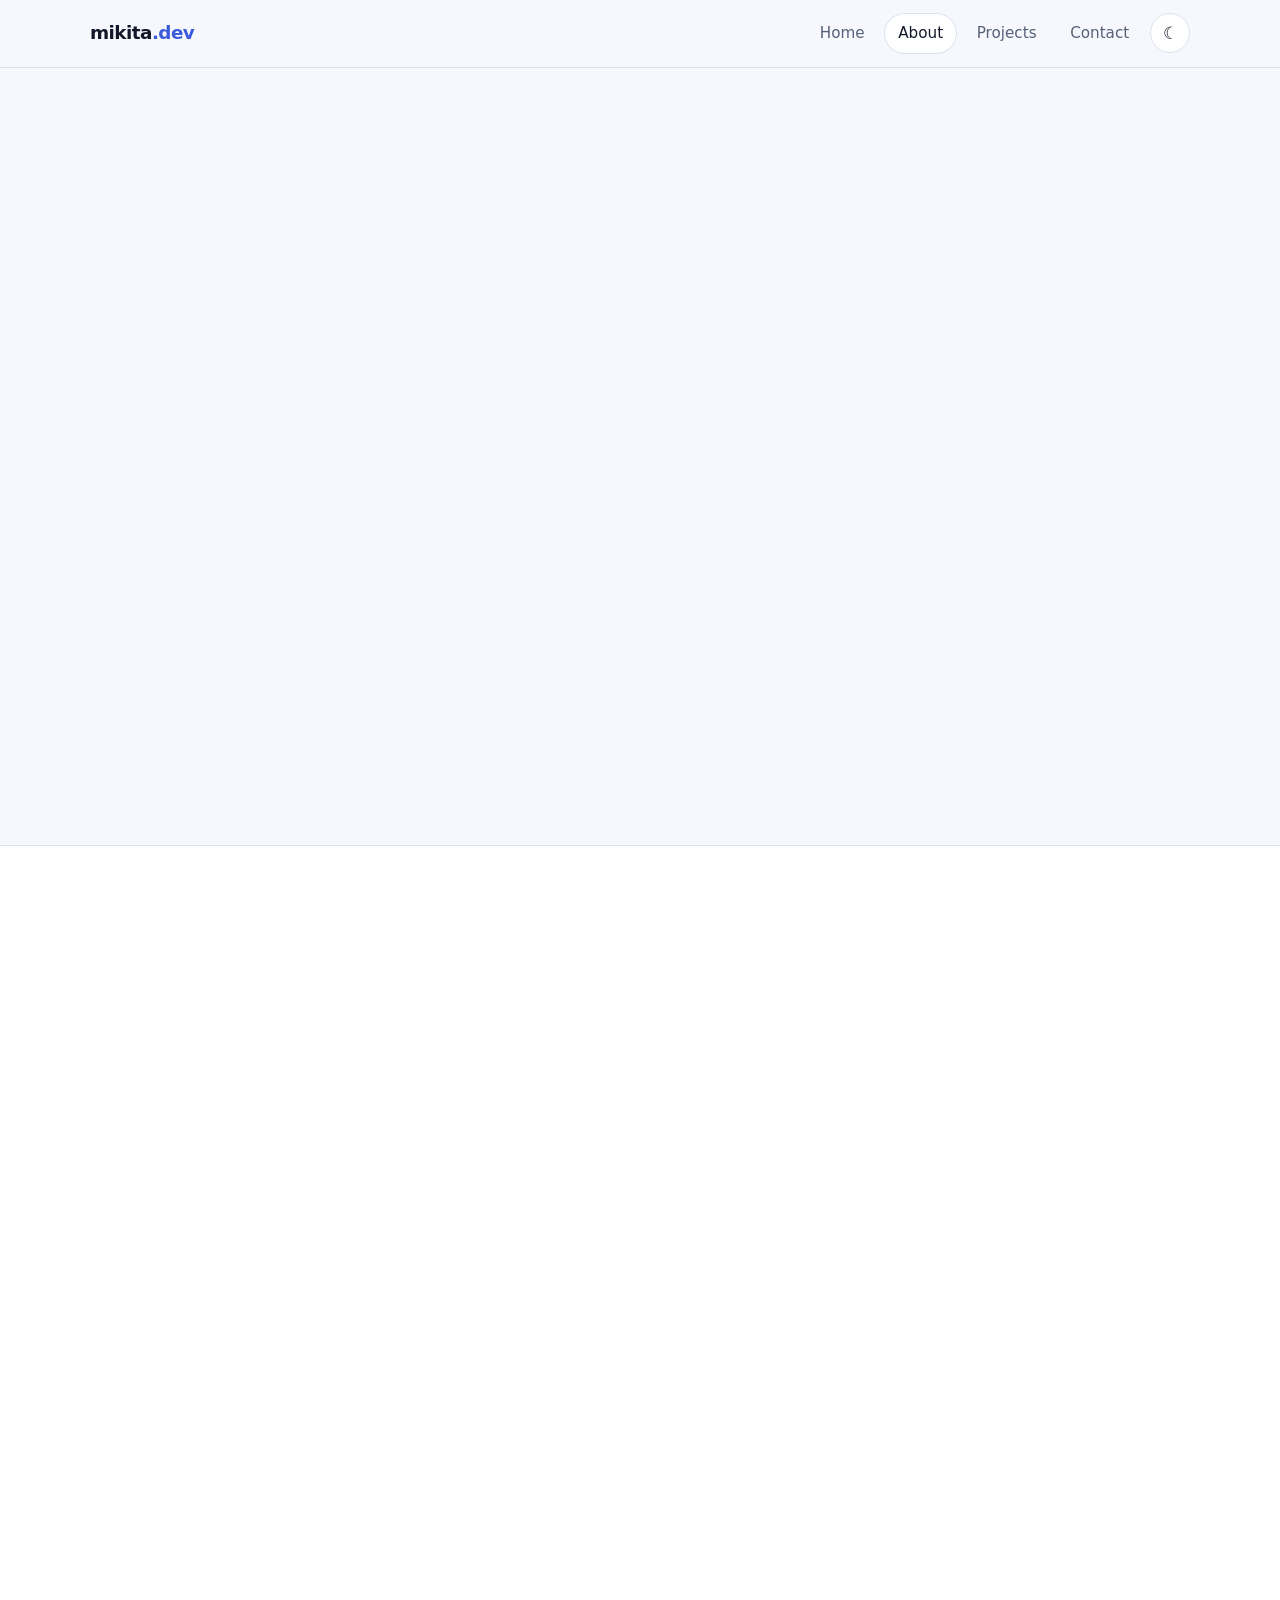
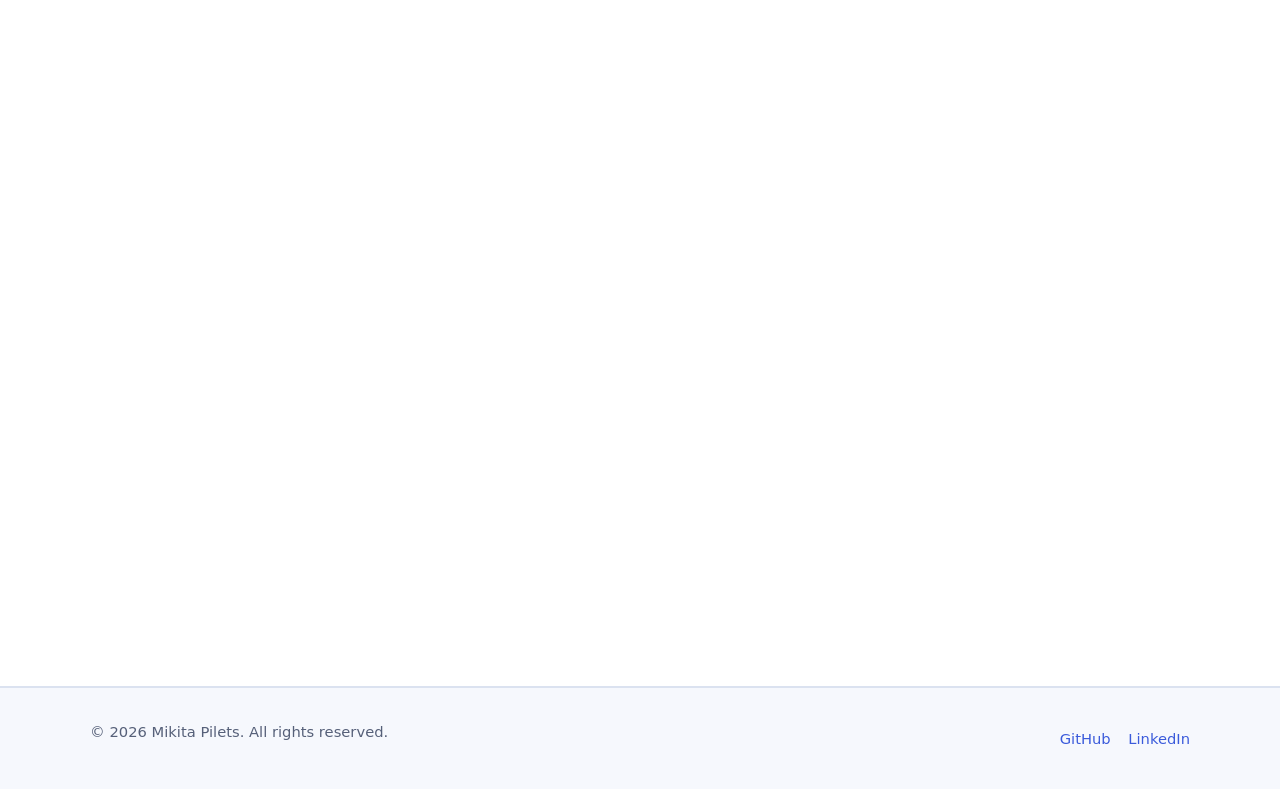
==== commit e88648f6: "feat: add clean URLs for portfolio pages" ====
--- a/about.html
+++ b/about.html
@@ -1,184 +1,13 @@
 <!DOCTYPE html>
-<html lang="en" data-theme="dark">
+<html lang="en">
 <head>
   <meta charset="UTF-8">
-  <meta name="viewport" content="width=device-width, initial-scale=1">
-  <title>About | Mikita Pilets</title>
-  <meta name="description" content="About Mikita Pilets: full-stack JS/TS developer with 6+ years of experience, skills and career path.">
-  <meta name="theme-color" content="#0b0f1a">
-  <link rel="icon" href="assets/favicon.svg" type="image/svg+xml">
-  <link rel="stylesheet" href="css/style.css">
-  <script>
-    (function () {
-      try {
-        var saved = localStorage.getItem("theme");
-        var light = window.matchMedia("(prefers-color-scheme: light)").matches;
-        document.documentElement.setAttribute("data-theme", saved || (light ? "light" : "dark"));
-      } catch (e) {}
-    })();
-  </script>
-  <script src="js/main.js" defer></script>
+  <meta http-equiv="refresh" content="0; url=about/">
+  <meta name="robots" content="noindex">
+  <link rel="canonical" href="about/">
+  <title>Redirecting to About</title>
 </head>
 <body>
-  <a class="skip-link" href="#main">Skip to content</a>
-
-  <header class="site-header">
-    <div class="container site-header__inner">
-      <a class="logo" href="index.html" aria-label="Home">mikita<span>.dev</span></a>
-      <nav class="nav" aria-label="Main navigation">
-        <ul class="nav__list" id="nav-list">
-          <li><a class="nav__link" href="index.html">Home</a></li>
-          <li><a class="nav__link" href="about.html" aria-current="page">About</a></li>
-          <li><a class="nav__link" href="projects.html">Projects</a></li>
-          <li><a class="nav__link" href="contact.html">Contact</a></li>
-        </ul>
-        <button class="icon-btn" id="theme-toggle" type="button" aria-label="Switch theme">&#9728;</button>
-        <button class="icon-btn nav-toggle" id="nav-toggle" type="button" aria-expanded="false" aria-controls="nav-list" aria-label="Toggle menu">&#9776;</button>
-      </nav>
-    </div>
-  </header>
-
-  <main id="main">
-    <section class="section">
-      <div class="container about__grid">
-        <img class="avatar-photo reveal" src="assets/images/mikita.jpg" alt="Portrait of Mikita Pilets" width="640" height="960">
-
-        <div class="reveal">
-          <span class="eyebrow">// about me</span>
-          <h1>A developer who likes to build things end to end.</h1>
-          <p class="muted">
-            I'm Mikita, a full-stack JS/TS developer with more than six years of
-            experience. I have worked on product teams and with clients directly,
-            building React and Next.js applications, Node.js and NestJS backends,
-            and the infrastructure around them.
-          </p>
-          <p class="muted">
-            My capstone project for the master's program, Hvalya, is a music
-            streaming platform for independent artists. I designed, built and
-            deployed it on my own: the backend, the web and mobile apps, and an AI
-            recommendation service.
-          </p>
-          <p class="muted">
-            I prefer to build iteratively and keep clear documentation, so a
-            project stays easy to pick up again. I work comfortably in English and
-            Russian. Right now I'm also a Full Stack Development Intern at
-            Auspify Technologies.
-          </p>
-          <div class="btn-row">
-            <a class="btn btn--primary" href="contact.html">Let's talk</a>
-            <a class="btn btn--ghost" href="assets/Mikita_Pilets_CV.pdf" download>Download CV</a>
-          </div>
-        </div>
-      </div>
-    </section>
-
-    <section class="section section--alt">
-      <div class="container grid grid--2">
-        <div class="reveal">
-          <h2>Skills</h2>
-          <p class="muted">Technologies I have used in production work and in my projects.</p>
-
-          <div class="skill-group">
-            <h3>Frontend</h3>
-            <ul class="tags">
-              <li class="tag">HTML</li><li class="tag">CSS / SCSS</li><li class="tag">JavaScript</li>
-              <li class="tag">TypeScript</li><li class="tag">React</li><li class="tag">Next.js</li>
-              <li class="tag">Redux</li><li class="tag">Zustand</li><li class="tag">React Query</li>
-              <li class="tag">Apollo Client</li><li class="tag">Material UI</li><li class="tag">Mantine</li>
-              <li class="tag">Tailwind CSS</li><li class="tag">Vite</li>
-            </ul>
-          </div>
-
-          <div class="skill-group">
-            <h3>Backend</h3>
-            <ul class="tags">
-              <li class="tag">Node.js</li><li class="tag">Express</li><li class="tag">NestJS</li>
-              <li class="tag">REST APIs</li><li class="tag">JWT auth</li><li class="tag">Prisma</li>
-              <li class="tag">Python</li><li class="tag">FastAPI</li>
-            </ul>
-          </div>
-
-          <div class="skill-group">
-            <h3>Mobile</h3>
-            <ul class="tags">
-              <li class="tag">React Native</li><li class="tag">Expo</li>
-            </ul>
-          </div>
-
-          <div class="skill-group">
-            <h3>Data &amp; cloud</h3>
-            <ul class="tags">
-              <li class="tag">PostgreSQL</li><li class="tag">MongoDB</li><li class="tag">AWS</li>
-              <li class="tag">Azure</li><li class="tag">Docker</li><li class="tag">Nginx</li>
-            </ul>
-          </div>
-
-          <div class="skill-group">
-            <h3>Workflow &amp; testing</h3>
-            <ul class="tags">
-              <li class="tag">Git</li><li class="tag">GitHub Actions</li><li class="tag">Azure DevOps</li>
-              <li class="tag">Jest</li><li class="tag">Testing Library</li><li class="tag">Vitest</li>
-              <li class="tag">Jira</li>
-            </ul>
-          </div>
-        </div>
-
-        <div class="reveal">
-          <h2>Experience</h2>
-          <ul class="timeline">
-            <li>
-              <time datetime="2026-10">Oct 2026 - now</time>
-              <h3>Full Stack Development Intern</h3>
-              <p class="muted">Auspify Technologies. Practical full stack projects in a 4-week remote program.</p>
-            </li>
-            <li>
-              <time datetime="2025-06">Jun 2025 - now</time>
-              <h3>Freelance Full-stack Developer</h3>
-              <p class="muted">Delivering web solutions with TypeScript, React, Next.js and Node.js, working directly with clients from requirements to post-release support.</p>
-            </li>
-            <li>
-              <time datetime="2023-04">Apr 2023 - Jun 2025</time>
-              <h3>Full-stack Developer, Cloudguard AI</h3>
-              <p class="muted">Designed a scalable React and Next.js frontend architecture, implemented server-side rendering and built server-side logic with Node.js.</p>
-            </li>
-            <li>
-              <time datetime="2021-04">Apr 2021 - Apr 2023</time>
-              <h3>Full-stack Developer, Vention</h3>
-              <p class="muted">Built a reusable UI component library and led frontend development with React and Apollo Client.</p>
-            </li>
-            <li>
-              <time datetime="2019-08">Aug 2019 - Mar 2021</time>
-              <h3>Front-end Developer, Andersen Lab</h3>
-              <p class="muted">Developed reusable React components and turned Figma designs into pixel-perfect interfaces.</p>
-            </li>
-          </ul>
-
-          <h2>Education</h2>
-          <ul class="timeline">
-            <li>
-              <time datetime="2026">2026</time>
-              <h3>MSc in Software Engineering</h3>
-              <p class="muted">Quantic School of Business and Technology. Capstone project: Hvalya.</p>
-            </li>
-            <li>
-              <time datetime="2016">2016</time>
-              <h3>Bachelor's degree, Medical and Pharmaceutical Chemistry</h3>
-              <p class="muted">Belarusian State University.</p>
-            </li>
-          </ul>
-        </div>
-      </div>
-    </section>
-  </main>
-
-  <footer class="site-footer">
-    <div class="container site-footer__inner">
-      <p>&copy; <span id="year">2026</span> Mikita Pilets. All rights reserved.</p>
-      <ul class="social">
-        <li><a href="https://github.com/mykytapilec" target="_blank" rel="noopener noreferrer">GitHub</a></li>
-        <li><a href="https://www.linkedin.com/in/mikitapilets/" target="_blank" rel="noopener noreferrer">LinkedIn</a></li>
-      </ul>
-    </div>
-  </footer>
+  <p>This page has moved. <a href="about/">Go to About</a>.</p>
 </body>
 </html>
